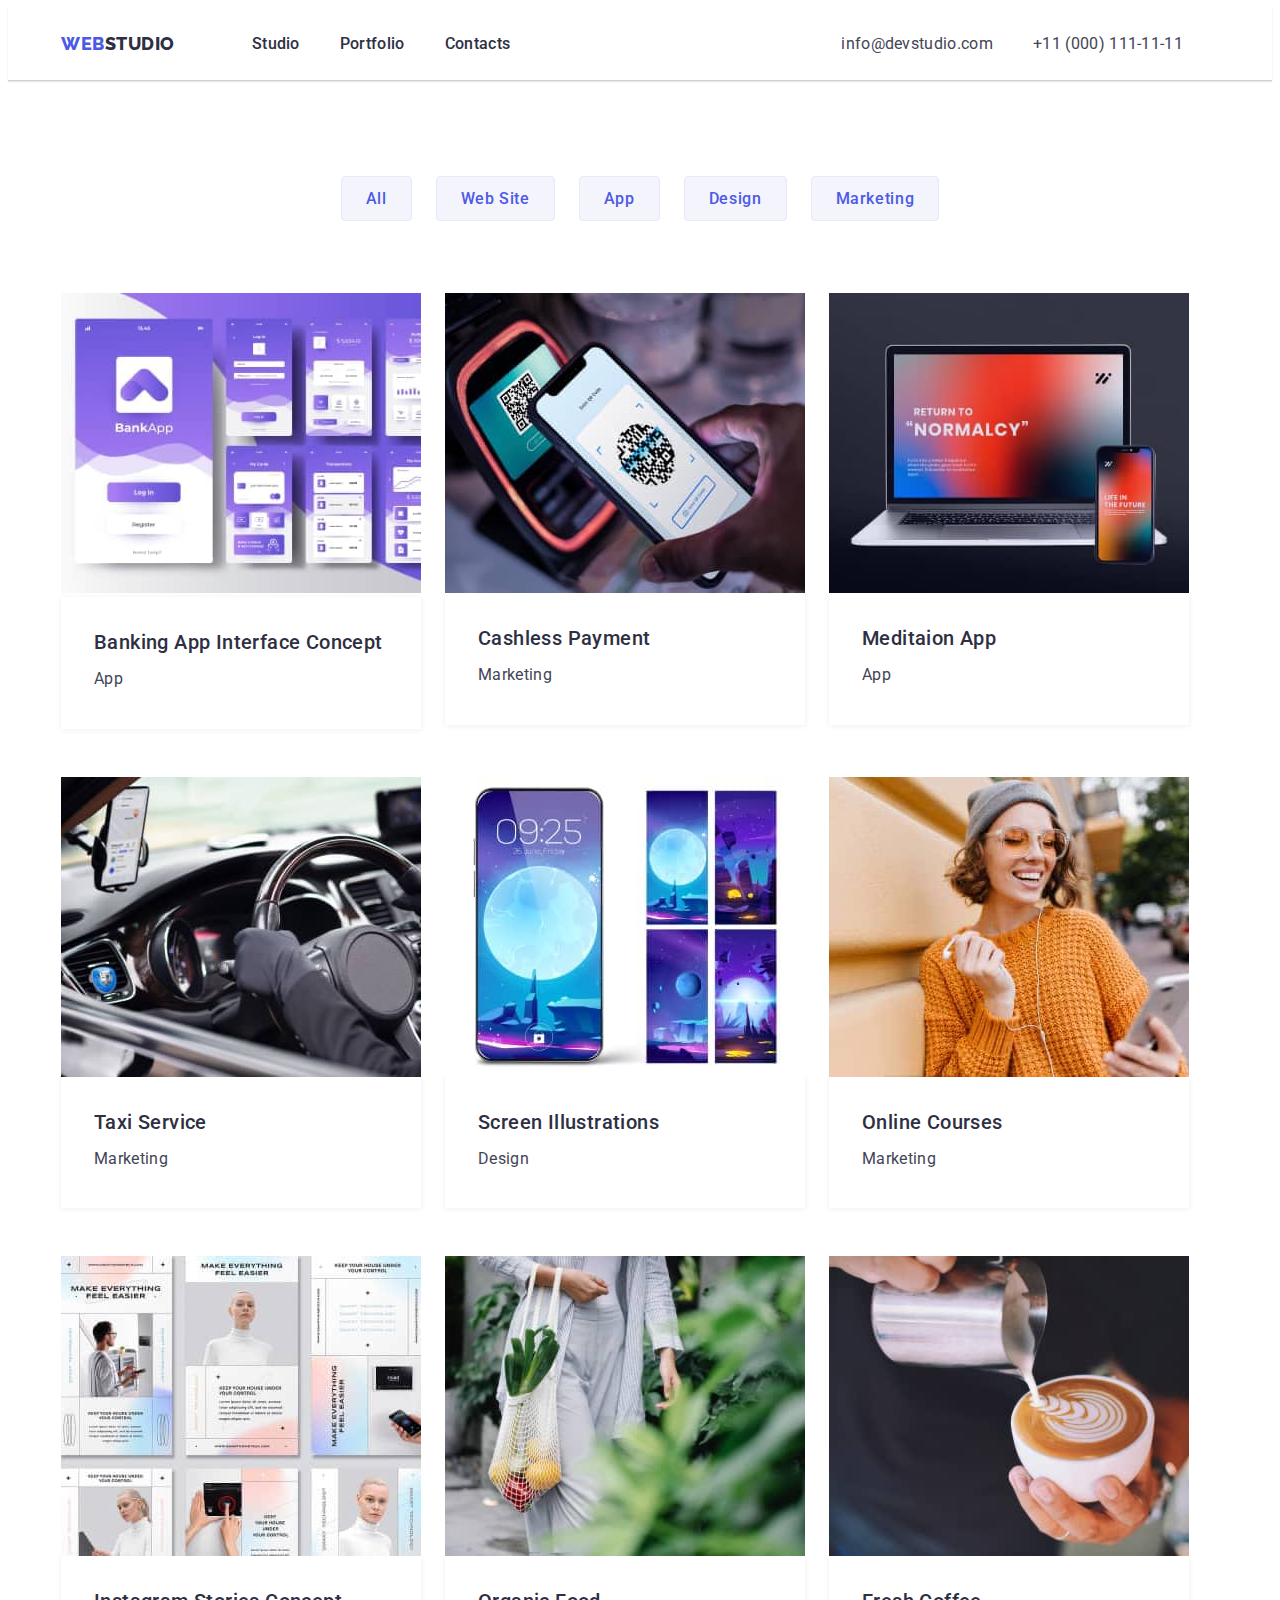
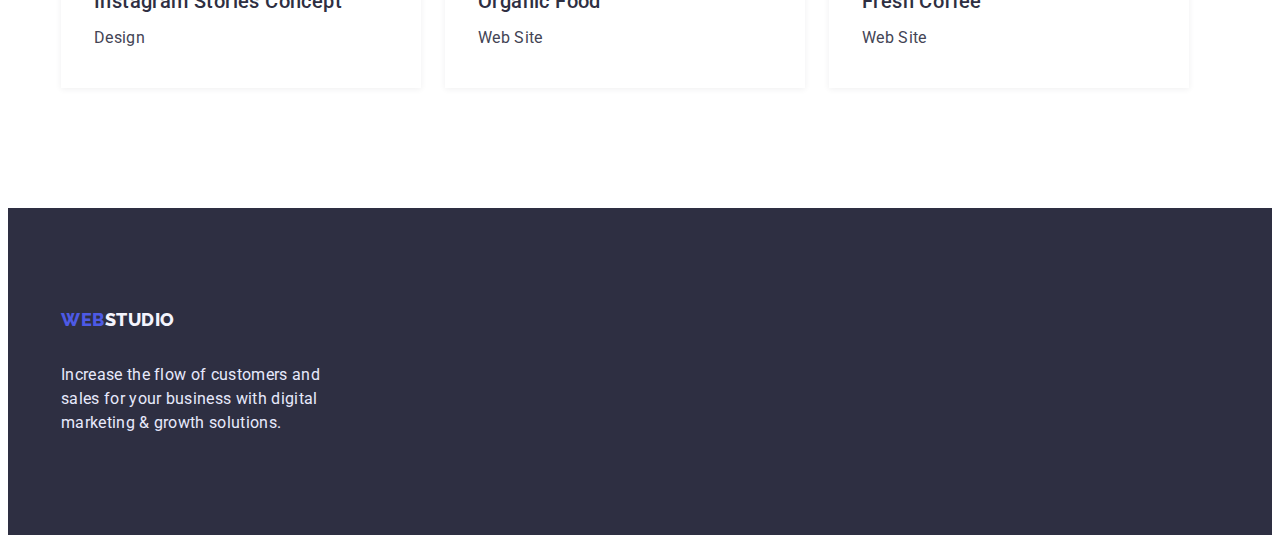
==== portfolio.html @ f35e8e34 "hw3-Flexbox" ====
<!DOCTYPE html>
<html lang="en">
  <head>
    <meta charset="UTF-8" />
    <meta http-equiv="X-UA-Compatible" content="IE=edge" />
    <meta name="viewport" content="width=device-width, initial-scale=1.0" />
    <title>Document</title>

    <link rel="preconnect" href="https://fonts.googleapis.com" />
    <link rel="preconnect" href="https://fonts.gstatic.com" crossorigin />
    <link
      href="https://fonts.googleapis.com/css2?family=Raleway:wght@700&family=Roboto:wght@400;500;700;900&display=swap"
      rel="stylesheet"
    />

    <link
      rel="stylesheet"
      href="https://cdnjs.cloudflare.com/ajax/libs/modern-normalize/1.1.0/modern-normalize.min.css"
      integrity="sha512-wpPYUAdjBVSE4KJnH1VR1HeZfpl1ub8YT/NKx4PuQ5NmX2tKuGu6U/JRp5y+Y8XG2tV+wKQpNHVUX03MfMFn9Q=="
      crossorigin="anonymous"
      referrerpolicy="no-referrer"
    />

    <link rel="stylesheet" href="./css/styles.css" />
  </head>
  <body>
    <!--Header Portfolio-->
    <header class="header">
      <div class="container header-nav">
        <a class="logo link" href="./index.html">WEB<span>STUDIO</span></a>
        <nav class="main-nav">
          <ul class="header-list list">
            <li class="list-item">
              <a class="header-link link" href="./index.html">Studio</a>
            </li>
            <li class="list-item">
              <a class="header-link link" href="./portfolio.html">Portfolio</a>
            </li>
            <li class="list-item">
              <a class="header-link link" href="/">Contacts</a>
            </li>
          </ul>
        </nav>
        <ul class="contacts list">
          <li class="contacts">
            <a class="header-mail link" href="mailto:info@devstudio.com"
              >info@devstudio.com</a
            >
          </li>
          <li class="contacts">
            <a class="header-phone link" href="tel:+110001111111"
              >+11 (000) 111-11-11</a
            >
          </li>
        </ul>
      </div>
    </header>

    <!--Main buttons-->
    <main>
      <section class="portfolio">
        <div class="container">
          <h1 class="hide">Buttons</h1>
          <ul class="list nav-bottons">
            <li class="item-btn">
              <button class="btn btn-portfolio" type="button">All</button>
            </li>
            <li class="item-btn">
              <button class="btn btn-portfolio" type="button">Web Site</button>
            </li>
            <li class="item-btn">
              <button class="btn btn-portfolio" type="button">App</button>
            </li>
            <li class="item-btn">
              <button class="btn btn-portfolio" type="button">Design</button>
            </li>
            <li class="item-btn">
              <button class="btn btn-portfolio" type="button">Marketing</button>
            </li>
          </ul>

          <!-- Section Gallery -->

          <ul class="img list gallery-list">
            <li class="gallery-item">
              <a class="link" href="/">
                <img
                  width="360"
                  height="300"
                  src="./img/bankapp.jpg"
                  alt="bankapp"
                />
                <div class="gallery-text">
                  <h2 class="name">Banking App Interface Concept</h2>
                  <p class="work">App</p>
                </div>
              </a>
            </li>
            <li class="gallery-item">
              <a class="link" href="/">
                <img
                  class="photo"
                  width="360"
                  height="300"
                  src="./img/qr.jpg"
                  alt="qr"
                />
                <div class="gallery-text">
                  <h2 class="name">Cashless Payment</h2>
                  <p class="work">Marketing</p>
                </div>
              </a>
            </li>
            <li class="gallery-item">
              <a class="link" href="/">
                <img
                  class="photo"
                  width="360"
                  height="300"
                  src="./img/laptop-phone.jpg"
                  alt="laptop-phone"
                />
                <div class="gallery-text">
                  <h2 class="name">Meditaion App</h2>
                  <p class="work">App</p>
                </div>
              </a>
            </li>
            <li class="gallery-item">
              <a class="link" href="/">
                <img
                  class="photo"
                  width="360"
                  height="300"
                  src="./img/car.jpg"
                  alt="car"
                />
                <div class="gallery-text">
                  <h3 class="name">Taxi Service</h3>
                  <p class="work">Marketing</p>
                </div>
              </a>
            </li>
            <li class="gallery-item">
              <a class="link" href="/">
                <img
                  class="photo"
                  width="360"
                  height="300"
                  src="./img/phone.jpg"
                  alt="phone"
                />
                <div class="gallery-text">
                  <h2 class="name">Screen Illustrations</h2>
                  <p class="work">Design</p>
                </div>
              </a>
            </li>

            <li class="gallery-item">
              <a class="link" href="/">
                <img
                  class="photo"
                  width="360"
                  height="300"
                  src="./img/girl2.jpg"
                  alt="girl-smile"
                />
                <div class="gallery-text">
                  <h2 class="name">Online Courses</h2>
                  <p class="work">Marketing</p>
                </div>
              </a>
            </li>
            <li class="gallery-item">
              <a class="link" href="/">
                <img
                  class="photo"
                  width="360"
                  height="300"
                  src="./img/people.jpg"
                  alt="people"
                />
                <div class="gallery-text">
                  <h2 class="name">Instagram Stories Concept</h2>
                  <p class="work">Design</p>
                </div>
              </a>
            </li>
            <li class="gallery-item">
              <a class="link" href="/">
                <img
                  class="photo"
                  width="360"
                  height="300"
                  src="./img/girl.jpg"
                  alt="girl-and-food"
                />
                <div class="gallery-text">
                  <h2 class="name">Organic Food</h2>
                  <p class="work">Web Site</p>
                </div>
              </a>
            </li>
            <li class="gallery-item">
              <a class="link" href="/">
                <img
                  class="photo"
                  width="360"
                  height="300"
                  src="./img/coffe.jpg"
                  alt="coffee"
                />
                <div class="gallery-text">
                  <h3 class="name">Fresh Coffee</h3>
                  <p class="work">Web Site</p>
                </div>
              </a>
            </li>
          </ul>
        </div>
      </section>
    </main>

    <!--footer Portfolio-->
    <footer class="footer">
      <div class="container">
        <a class="logo-footer link" href="/">WEB<span>STUDIO</span></a>
        <p class="footer-text">
          Increase the flow of customers and sales for your business with
          digital marketing & growth solutions.
        </p>
      </div>
    </footer>
  </body>
</html>
---- css/styles.css ----
:root {
  --color-primary-brand: #4d5ae5;
  --color-dark: #2e2f42;
  --color-succes: #31d0aa;
  --color-text: #434455;
  --color-subtle-text: #8e8f99;
  --color-accent: #e7e9fc;
  --color-light: #f4f4fd;
  --color-team-text: #ffffff;
  --shadow-header: 0px 2px 1px rgba(46, 47, 66, 0.08),
    0px 1px 1px rgba(46, 47, 66, 0.16);
  --shadow-team: 0px 1px 6px rgba(46, 47, 66, 0.08),
    0px 1px 1px rgba(46, 47, 66, 0.16), 0px 2px 1px rgba(46, 47, 66, 0.08);
  --shadow-gallery: 0px 1px 6px rgba(46, 47, 66, 0.08);
}

body {
  font-family: "Roboto", sans-serif;
  color: var(--color-dark);
  background-color: white;
}

.container {
  width: 1158px;
  padding: 0 15px;
  margin: 0 auto;
}

.section {
  padding-top: 120px;
}

.link {
  text-decoration: none;
}

header .container {
  display: flex;
}

.header-list,
.contacts,
.logo,
.nav-bottons {
  display: flex;
}

/* Header */

.header {
  box-shadow: var(--shadow-header);
}

.header-nav,
.main-nav,
.contacts {
  align-items: center;
}

.logo {
  font-family: "Raleway", sans-serif;
  font-weight: 800;
  font-size: 18px;
  line-height: 1.33;
  letter-spacing: 0.03em;
  text-transform: uppercase;
  color: var(--color-primary-brand);
}

.logo span {
  color: var(--color-dark);
}

.logo {
  padding-top: 24px;
  padding-bottom: 24px;
}

.logo {
  margin-right: 77px;
}

.main-nav {
  margin-right: 331px;
}

.header-link {
  font-weight: 500;
  font-size: 16px;
  line-height: 1.5;
  letter-spacing: 0.02em;
  color: var(--color-dark);
}

.header-link {
  padding-top: 24px;
  padding-bottom: 24px;
}

.list-item:not(:last-child) {
  margin-right: 40px;
}

.header-mail {
  font-size: 16px;
  line-height: 1.5;
  letter-spacing: 0.02em;
  color: var(--color-text);
}

.header-phone {
  font-size: 16px;
  line-height: 1.5;
  letter-spacing: 0.02em;
  color: var(--color-text);
}

.header-mail,
.header-phone {
  padding-top: 24px;
  padding-bottom: 24px;
}

.contacts:not(:last-child) {
  margin-right: 40px;
}

.list {
  list-style: none;
  padding: 0;
  margin: 0;
}

.link:hover {
  color: var(--color-text);
}

.link:focus {
  color: var(--color-text);
}

/* Main */

.hero {
  background-color: var(--color-dark);
  text-align: center;
  padding: 192px 0;
}

.hero-title {
  text-align: center;
  width: 492px;
  margin: 0 auto;
  color: white;
  font-size: 56px;
  line-height: 1.07;
  margin-bottom: 48px;
}

.btn {
  font-family: inherit;
  font-weight: 500;
  font-size: 16px;
  letter-spacing: 0.04em;
  cursor: pointer;
}

.main-btn {
  line-height: calc(19 / 16);
  color: var(--color-team-text);
  background: var(--color-primary-brand);
  box-shadow: 0px 4px 4px rgba(0, 0, 0, 0.15);
  border-radius: 4px;
  padding: 16px 32px;
  display: block;
  margin: 0 auto;
  display: block;
  padding: 16px 32px;
  border: 1px solid transparent;
}

.main-btn:hover.btn,
.main-btn:focus.btn {
  background-color: var(--color-primary-brand);
  color: #ffffff;
}

.main-btn:active.btn {
  background: #404bbf;
  box-shadow: 0px 4px 4px rgba(0, 0, 0, 0.15);
  border-radius: 4px;
}

/* Second section */

.hide {
  position: absolute;
  width: 1px;
  height: 1px;
  margin: -1px;
  border: 0;
  padding: 0;
  white-space: nowrap;
  clip-path: inset(100%);
  clip: rect(0 0 0 0);
  overflow: hidden;
}

.title {
  font-weight: 500;
  font-size: 20px;
  line-height: 1.2;
  letter-spacing: 0.02em;
  color: var(--color-dark);
}

.hero-text {
  font-size: 16px;
  line-height: 1.5;
  letter-spacing: 0.02em;
  color: var(--color-text);
}

.hero-list {
  display: flex;
  align-items: center;
}

.item:not(:last-child):not(:last-child) {
  margin-right: 24px;
}

/* Section What are we doing */

.title-doing {
  font-weight: 500;
  font-size: 36px;
  line-height: 1.11;
  letter-spacing: 0.02em;
  text-transform: capitalize;
  text-align: center;
  margin-bottom: 72px;
  margin-top: 0;
}

.img {
  display: flex;
  align-items: flex-start;
}

.img:not(:last-child):not(:last-child) {
  margin-right: 24px;
}

/* Our Team */

.photo {
  display: block;
}

.our-team {
  background: var(--color-light);
  margin-top: 120px;
  padding-top: 120px;
  padding-bottom: 120px;
}

.team {
  font-weight: 500;
  font-size: 36px;
  line-height: 1.11;
  letter-spacing: 0.02em;
  text-transform: capitalize;
  text-align: center;
}

.name {
  font-weight: 500;
  font-size: 20px;
  line-height: 1.2;
  letter-spacing: 0.02em;
  color: var(--color-dark);
  margin-top: 0;
  margin-bottom: 8px;
}

.work {
  font-size: 16px;
  line-height: 1.5px;
  letter-spacing: 0.02em;
  color: var(--color-text);
}

.team-list {
  display: flex;
  margin-top: 72px;
}

.worker:not(:last-child) {
  margin-right: 24px;
}

.team-text {
  display: flex;
  flex-direction: column;
  justify-content: center;
  align-items: center;
  padding: 32px 16px;
  background-color: var(--color-team-text);
  box-shadow: var(--shadow-team);
  border-radius: 0px 0px 4px 4px;
}

/* Footer */

.footer {
  background-color: var(--color-dark);
}

.logo-footer {
  font-family: "Raleway", sans-serif;
  font-style: normal;
  font-weight: 800;
  font-size: 18px;
  line-height: 1.33;
  display: flex;
  letter-spacing: 0.03em;
  text-transform: uppercase;
  color: var(--color-primary-brand);
  width: 1158px;
  padding-top: 100px;
  margin: 0 auto;
  padding-bottom: 16px;
}

.logo-footer span {
  color: var(--color-light);
}

.footer-text {
  font-size: 16px;
  line-height: 1.5;
  letter-spacing: 0.02em;
  color: var(--color-accent);
  max-width: 264px;
  padding-bottom: 100px;
}

/* Portfolio buttons */

.btn-portfolio {
  padding: 12px 24px;
  border: 1px solid var(--color-accent);
  border-radius: 4px;
  color: var(--color-primary-brand);
  line-height: 1, 5;
  background-color: var(--color-light);
  order: 0;
  flex-grow: 0;
  text-align: center;
  cursor: pointer;
  margin-bottom: 72px;
}

.portfolio {
  padding-top: 96px;
}

.btn-portfolio:hover.btn,
.btn-portfolio:focus.btn {
  background-color: var(--color-primary-brand);
  color: #ffffff;
}

.nav-bottons {
  justify-content: center;
}

.item-btn:not(:last-child) {
  margin-right: 24px;
}

/* Portfolio Gallery */

.gallery-list {
  display: flex;
  flex-wrap: wrap;
  padding-bottom: 120px;
}

.gallery-item {
  margin-right: 24px;
  margin-bottom: 48px;
}

.gallery-item:nth-child(3n) {
  margin-right: 0;
}

.gallery-item:nth-child(n + 7) {
  margin-bottom: 0;
}

.gallery-text {
  display: flex;
  flex-direction: column;
  padding: 32px 32px;
  background-color: var(--color-team-text);
  border: 0.5px solid var(--color-team-text);
  box-shadow: var(--shadow-gallery);
}
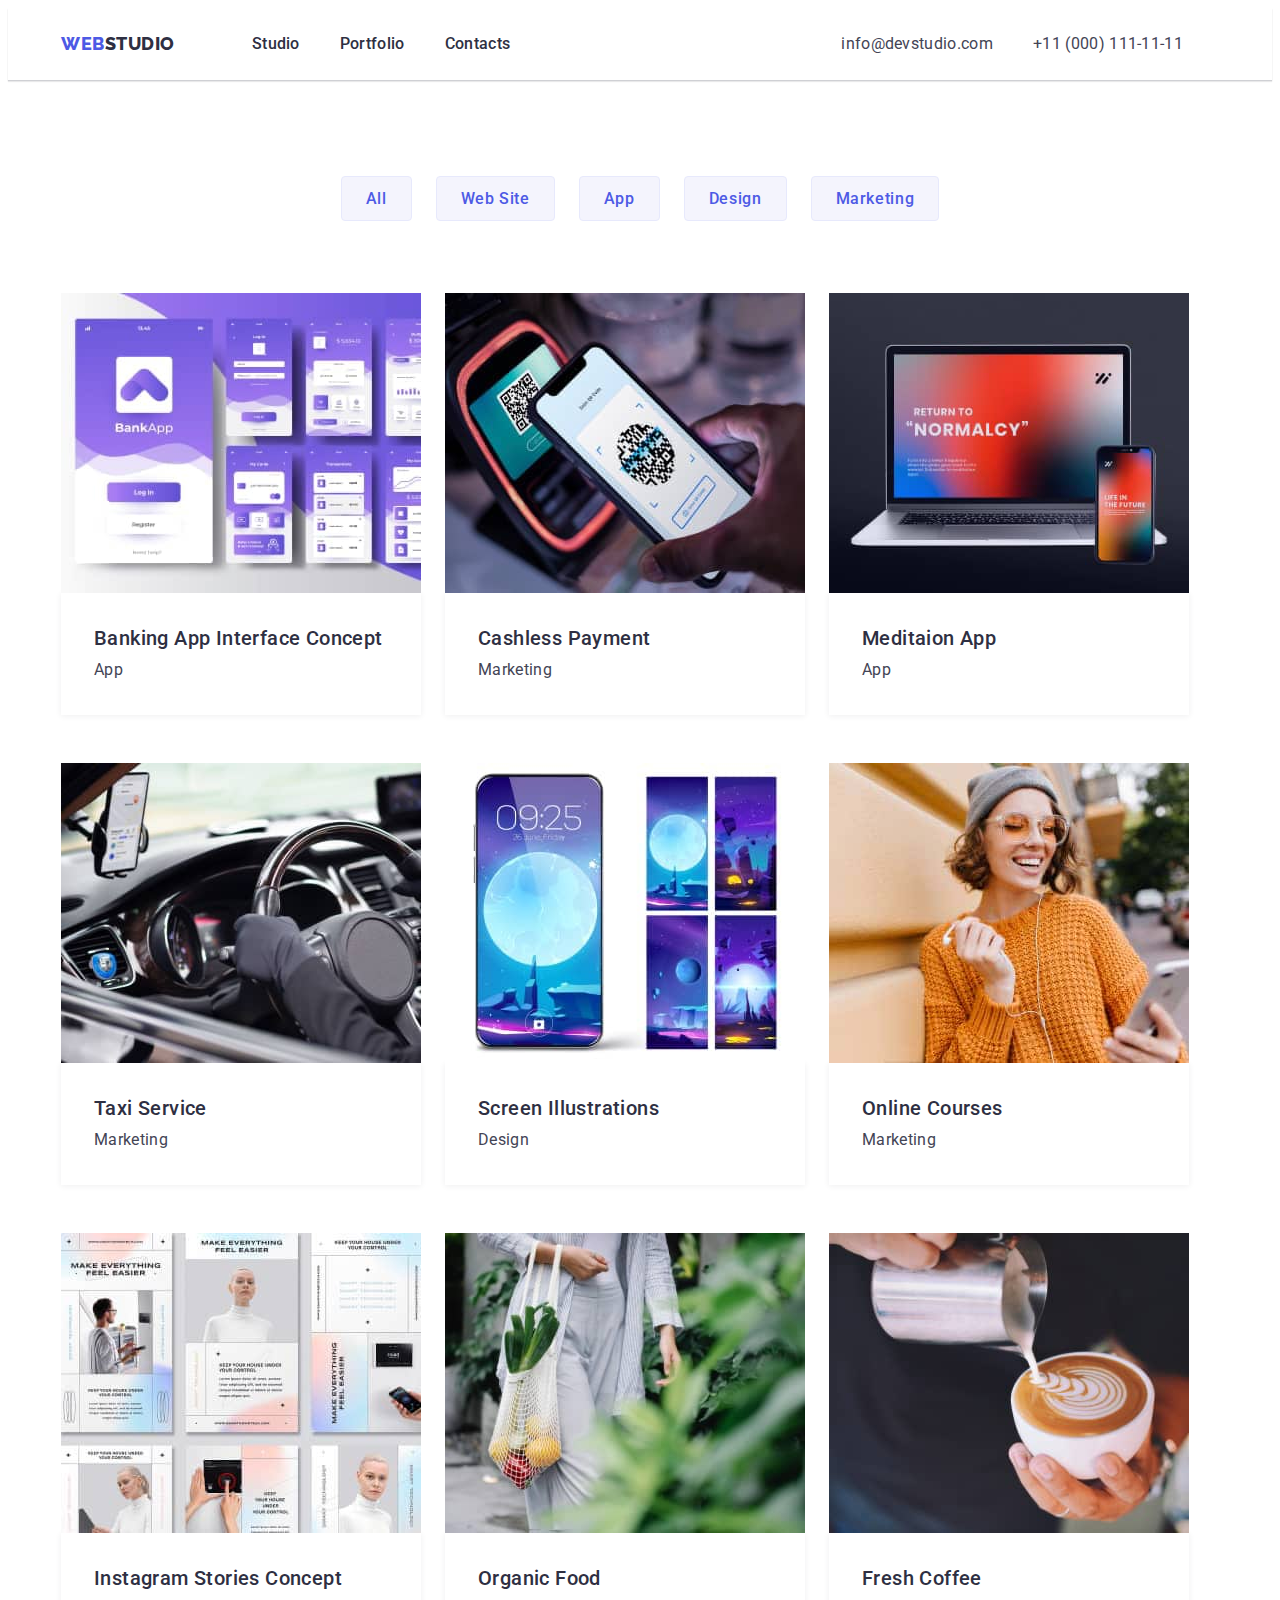
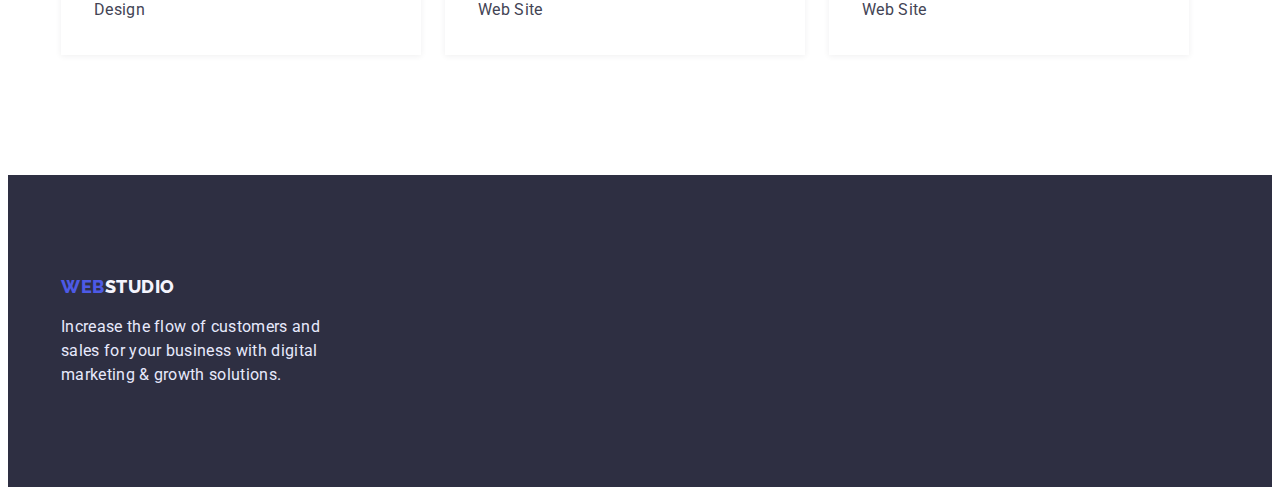
==== commit 370999f1: "hw3-flexbox-upd" ====
--- a/portfolio.html
+++ b/portfolio.html
@@ -85,6 +85,7 @@
             <li class="gallery-item">
               <a class="link" href="/">
                 <img
+                  class="photo"
                   width="360"
                   height="300"
                   src="./img/bankapp.jpg"
--- a/css/styles.css
+++ b/css/styles.css
@@ -45,6 +45,13 @@
   display: flex;
 }
 
+h2,
+h3,
+h4,
+p {
+  margin: 0;
+}
+
 /* Header */
 
 .header {
@@ -232,6 +239,10 @@
 
 /* Section What are we doing */
 
+.doing {
+  padding-bottom: 120px;
+}
+
 .title-doing {
   font-weight: 500;
   font-size: 36px;
@@ -241,6 +252,7 @@
   text-align: center;
   margin-bottom: 72px;
   margin-top: 0;
+  margin-bottom: 120px;
 }
 
 .img {
@@ -260,7 +272,7 @@
 
 .our-team {
   background: var(--color-light);
-  margin-top: 120px;
+  /* margin-top: 120px; */
   padding-top: 120px;
   padding-bottom: 120px;
 }
@@ -286,7 +298,7 @@
 
 .work {
   font-size: 16px;
-  line-height: 1.5px;
+  line-height: 1.5;
   letter-spacing: 0.02em;
   color: var(--color-text);
 }
@@ -315,6 +327,8 @@
 
 .footer {
   background-color: var(--color-dark);
+  padding-top: 100px;
+  padding-bottom: 100px;
 }
 
 .logo-footer {
@@ -328,9 +342,7 @@
   text-transform: uppercase;
   color: var(--color-primary-brand);
   width: 1158px;
-  padding-top: 100px;
-  margin: 0 auto;
-  padding-bottom: 16px;
+  margin-bottom: 16px;
 }
 
 .logo-footer span {
@@ -342,8 +354,7 @@
   line-height: 1.5;
   letter-spacing: 0.02em;
   color: var(--color-accent);
-  max-width: 264px;
-  padding-bottom: 100px;
+  width: 264px;
 }
 
 /* Portfolio buttons */
@@ -359,7 +370,6 @@
   flex-grow: 0;
   text-align: center;
   cursor: pointer;
-  margin-bottom: 72px;
 }
 
 .portfolio {
@@ -374,6 +384,7 @@
 
 .nav-bottons {
   justify-content: center;
+  margin-bottom: 72px;
 }
 
 .item-btn:not(:last-child) {
